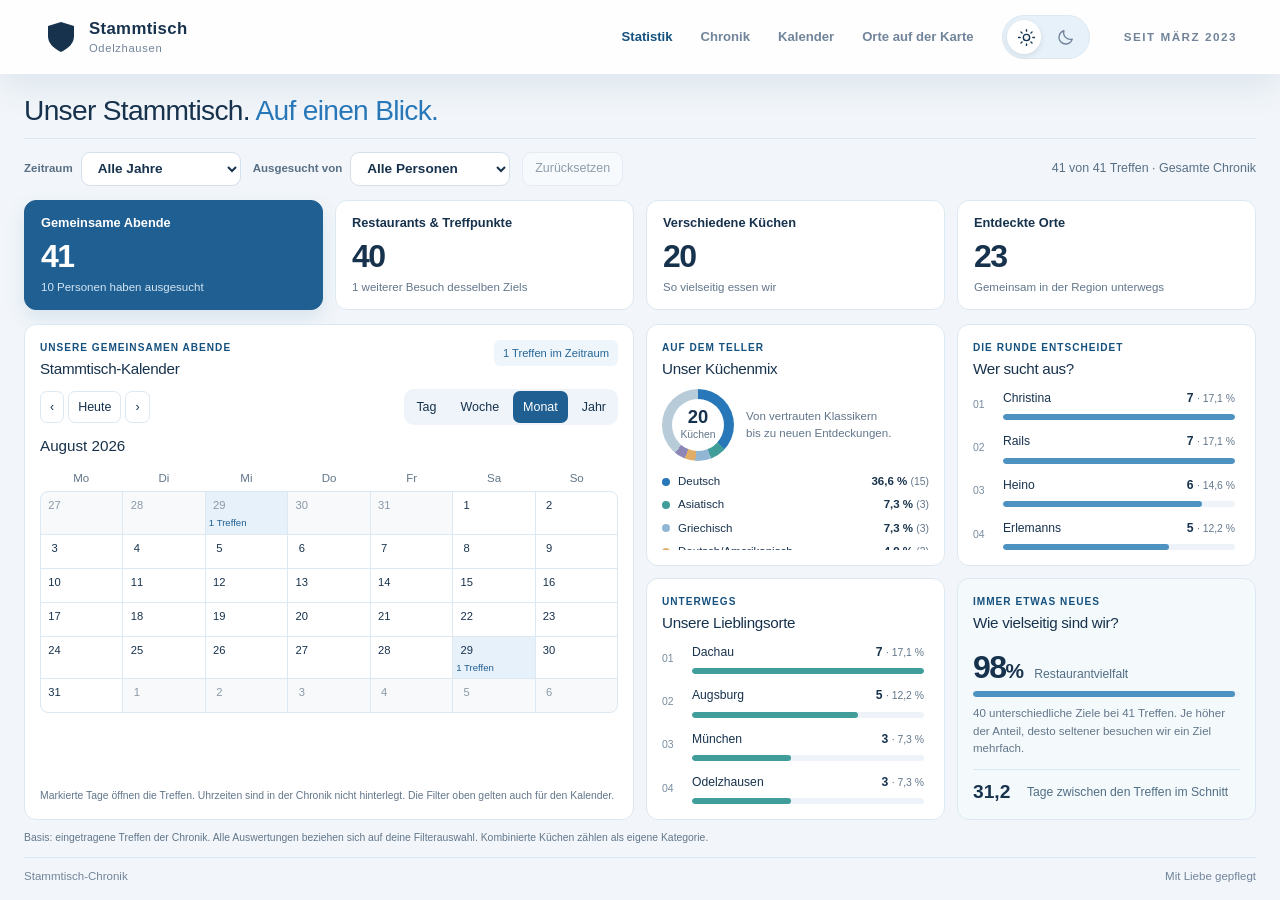
==== index.html @ 2012ca1b "erste version stammtisch" ====
<!doctype html>
<html lang="de">
<head>
  <meta charset="utf-8">
  <script src="js/theme.js?v=2"></script>
  <meta name="viewport" content="width=device-width, initial-scale=1">
  <title>Stammtisch Odelzhausen | Dashboard</title>
  <link rel="stylesheet" href="css/style.css?v=23">
  <link rel="stylesheet" href="css/dashboard.css?v=4">
  <link rel="stylesheet" href="css/calendar.css?v=3">
  <link rel="stylesheet" href="css/dashboard-compact.css?v=2">
  <script src="js/calendar.js?v=1" defer></script>
  <script src="js/dashboard.js?v=2" defer></script>
  <script src="js/navigation.js?v=1" defer></script>
  <link rel="stylesheet" href="css/theme.css?v=3">
</head>
<body class="dashboard-page statistics-page">
  <header class="site-header">
    <a class="brand" href="index.html" aria-label="Stammtisch Odelzhausen Startseite"><svg class="brand-crest" aria-hidden="true" width="36" height="36" viewBox="0 0 36 36"><path fill="currentColor" d="M18 3 31 7v10c0 7-5 12-13 16C10 29 5 24 5 17V7Z"/></svg><span class="brand-name">Stammtisch <span class="brand-location">Odelzhausen</span></span></a>
    <button class="nav-toggle" type="button" aria-label="Men&uuml; &ouml;ffnen" aria-expanded="false" aria-controls="primary-navigation"><span aria-hidden="true"></span><span aria-hidden="true"></span><span aria-hidden="true"></span></button>
    <nav id="primary-navigation" class="top-nav" aria-label="Hauptnavigation">
      <a class="top-nav-active" href="index.html">Statistik</a>
      <a href="chronik.html">Chronik</a>
      <a href="kalender.html">Kalender</a>
      <a href="orte.html#orte">Orte auf der Karte</a>
      <button id="theme-toggle" class="theme-toggle" type="button" role="switch" aria-label="Dunkles Design" aria-checked="false"><svg class="theme-sun" viewBox="0 0 24 24" aria-hidden="true"><circle cx="12" cy="12" r="4"/><path d="M12 2v2m0 16v2M2 12h2m16 0h2M5 5l1.5 1.5m11 11L19 19M5 19l1.5-1.5m11-11L19 5"/></svg><svg class="theme-moon" viewBox="0 0 24 24" aria-hidden="true"><path d="M20.5 14A8.5 8.5 0 0 1 10 3.5 8.5 8.5 0 1 0 20.5 14Z"/></svg></button>
    </nav>
    <span class="header-note">Seit M&auml;rz 2023</span>
  </header>
  <main>
    <section class="dashboard-heading">
      <div><p class="eyebrow">Die Chronik in Zahlen</p><h1>Unser Stammtisch. <em>Auf einen Blick.</em></h1><p>Gemeinsame Abende, neue Lieblingsorte und unsere Gewohnheiten.</p></div>
    </section>
    <section class="dashboard-toolbar" aria-label="Statistik filtern">
      <div class="dashboard-filters"><label>Zeitraum<select id="dashboard-year" disabled><option value="">Alle Jahre</option></select></label><label>Ausgesucht von<select id="dashboard-person" disabled><option value="">Alle Personen</option></select></label><button id="dashboard-reset" type="button" disabled>Zur&uuml;cksetzen</button></div>
      <p id="dashboard-status" role="status" aria-live="polite">Chronik wird geladen &hellip;</p>
    </section>
    <div id="dashboard-content" hidden>
      <section class="dashboard-kpis" aria-label="Kennzahlen" id="dashboard-kpis"></section>
      <section class="dashboard-grid" aria-label="Auswertungen">
        <article class="dashboard-panel timeline-panel">
          <div class="panel-heading"><div><p class="eyebrow">Unsere gemeinsamen Abende</p><h2>Stammtisch-Kalender</h2></div><span class="panel-badge" id="calendar-total"></span></div>
          <div class="calendar-toolbar">
            <div class="calendar-navigation"><button type="button" id="calendar-prev" aria-label="Vorheriger Zeitraum">&#8249;</button><button type="button" id="calendar-today">Heute</button><button type="button" id="calendar-next" aria-label="Nächster Zeitraum">&#8250;</button></div>
            <div class="calendar-views" role="group" aria-label="Kalenderansicht"><button type="button" data-calendar-view="day" aria-pressed="false">Tag</button><button type="button" data-calendar-view="week" aria-pressed="false">Woche</button><button type="button" data-calendar-view="month" aria-pressed="true">Monat</button><button type="button" data-calendar-view="year" aria-pressed="false">Jahr</button></div>
          </div>
          <h3 id="calendar-title" tabindex="-1" aria-live="polite"></h3>
          <div id="calendar-body" tabindex="0" role="region" aria-label="Kalender – weitere Inhalte durch Scrollen"></div>
          <p class="calendar-note">Markierte Tage öffnen die Treffen. Uhrzeiten sind in der Chronik nicht hinterlegt. Die Filter oben gelten auch für den Kalender.</p>
        </article>
        <article class="dashboard-panel"><div class="panel-heading"><div><p class="eyebrow">Auf dem Teller</p><h2>Unser K&uuml;chenmix</h2></div></div><div id="dashboard-cuisines"></div></article>
        <article class="dashboard-panel"><div class="panel-heading"><div><p class="eyebrow">Die Runde entscheidet</p><h2>Wer sucht aus?</h2></div></div><div id="dashboard-selectors" class="dashboard-ranking"></div></article>
        <article class="dashboard-panel"><div class="panel-heading"><div><p class="eyebrow">Unterwegs</p><h2>Unsere Lieblingsorte</h2></div></div><div id="dashboard-cities" class="dashboard-ranking"></div></article>
        <article class="dashboard-panel discovery-panel"><div class="panel-heading"><div><p class="eyebrow">Immer etwas Neues</p><h2>Wie vielseitig sind wir?</h2></div></div><div id="dashboard-discovery"></div></article>
      </section>
      <p class="dashboard-footnote">Basis: eingetragene Treffen der Chronik. Alle Auswertungen beziehen sich auf deine Filterauswahl. Kombinierte K&uuml;chen z&auml;hlen als eigene Kategorie.</p>
    </div>
    <noscript><p class="empty-state">Bitte aktiviere JavaScript, um die Statistiken anzuzeigen.</p></noscript>
  </main>
  <footer class="site-footer"><span>Stammtisch-Chronik</span><span>Mit Liebe gepflegt</span></footer>
</body>
</html>
---- css/style.css ----
:root {
  --ink: #17324d;
  --muted: #71849a;
  --paper: #eef5fb;
  --surface: #ffffff;
  --line: #dce8f2;
  --coral: #2878b9;
  --coral-dark: #15517f;
  --sage: #e7f1f9;
  --yellow: #d7eafa;
  --shadow: 0 12px 35px rgba(30, 71, 105, 0.1);
}

* { box-sizing: border-box; }
html { scroll-behavior: smooth; }
body { margin: 0; overflow-x: hidden; color: var(--ink); background: var(--paper); font-family: Arial, sans-serif; line-height: 1.5; }
body::before { display: none; }
.map-page { overflow: hidden; }
.map-page main { height: calc(100vh - 82px); }
.map-page .map-home { height: 100%; padding-bottom: 0; }
.map-page .map-layout { height: 100%; min-height: 0; }
.map-page .site-footer { display: none; }
a { color: inherit; }
.site-header, main, .site-footer { width: min(1240px, calc(100% - 48px)); margin-inline: auto; }
.site-header { display: flex; align-items: center; gap: 34px; margin-top: 18px; padding: 14px 22px; border: 1px solid rgba(255, 255, 255, 0.82); border-radius: 18px; background: rgba(255, 255, 255, 0.9); box-shadow: var(--shadow); }
.site-header { width: 100%; justify-content: flex-start; margin-top: 0; padding-inline: 43px; border-right: 0; border-left: 0; border-radius: 0; }
.brand { display: inline-flex; align-items: center; gap: 10px; font-size: 1.05rem; font-weight: 700; text-decoration: none; letter-spacing: 0.02em; }
.brand-mark { display: grid; width: 32px; height: 32px; place-items: center; border-radius: 50%; color: var(--surface); background: var(--coral-dark); font-family: Arial, sans-serif; font-size: 1.15rem; }
.top-nav { display: flex; align-items: center; gap: 28px; margin-left: auto; }
.top-nav a { color: var(--muted); font-size: 0.82rem; font-weight: 600; text-decoration: none; }
.top-nav a:hover, .top-nav-active { color: var(--coral-dark) !important; }
.nav-toggle { display: none; }
.brand-name { display: flex; flex-direction: column; gap: 3px; line-height: 1.1; }
.brand-location { color: var(--muted); font-size: .7rem; font-weight: 400; letter-spacing: .06em; }
.brand-crest { display: block; width: 36px; height: 36px; flex-shrink: 0; object-fit: contain; }
.nav-toggle:focus-visible, .top-nav a:focus-visible { outline: 2px solid var(--coral); outline-offset: 4px; }
.header-note, .eyebrow, .entry-count { color: var(--muted); font-size: 0.73rem; font-weight: 700; letter-spacing: 0.13em; text-transform: uppercase; }
.hero { display: grid; grid-template-columns: 1.15fr 0.85fr; gap: 48px; align-items: center; min-height: 430px; padding: 58px 26px 70px; }
.eyebrow { margin: 0 0 18px; color: var(--coral-dark); }
h1, h2 { margin: 0; font-family: Arial, sans-serif; font-weight: 400; line-height: 1.2; }
h1 { max-width: 680px; font-size: clamp(1.75rem, 3vw, 2.25rem); letter-spacing: -0.025em; }
h1 em { color: var(--coral); font-style: normal; }
.intro { max-width: 500px; margin: 28px 0 24px; color: var(--muted); font-size: 1.08rem; }
.text-link { display: inline-flex; gap: 10px; color: var(--ink); font-weight: 700; text-decoration: none; border-bottom: 2px solid var(--coral); padding-bottom: 4px; }
.text-link span { color: var(--coral); transition: transform 180ms ease; }
.text-link:hover span { transform: translateY(3px); }
.hero-stamp { display: grid; width: min(340px, 80%); aspect-ratio: 1; place-content: center; justify-items: center; margin-inline: auto; border: 1px solid #c9e0f2; border-radius: 50%; color: var(--ink); transform: rotate(7deg); background: #e4f1fb; box-shadow: 14px 18px 0 var(--coral); }
.hero-stamp strong { margin: 8px 0; font-family: Arial, sans-serif; font-size: clamp(2.4rem, 5vw, 4.6rem); line-height: 0.85; }
.hero-stamp span { font-size: 0.8rem; font-weight: 700; letter-spacing: 0.12em; text-transform: uppercase; }
.page-intro { padding: 42px 26px 32px; }
.page-intro h1 { font-size: clamp(1.75rem, 3vw, 2.25rem); }
.stats { display: grid; grid-template-columns: repeat(4, 1fr); gap: 12px; margin-bottom: 130px; }
.stat-card { display: flex; min-height: 136px; flex-direction: column; justify-content: space-between; padding: 20px; border: 1px solid var(--line); border-radius: 15px; background: var(--surface); box-shadow: var(--shadow); }
.stat-card--accent { border-color: var(--coral); background: var(--coral); color: var(--surface); }
.stat-value { font-family: Arial, sans-serif; font-size: 3.2rem; line-height: 1; }
.stat-label { font-size: 0.82rem; font-weight: 700; letter-spacing: 0.08em; text-transform: uppercase; }
.stats-highlights { display: grid; grid-template-columns: repeat(3, 1fr); gap: 12px; margin: -88px 0 130px; }
.highlight-card { display: flex; min-height: 125px; flex-direction: column; justify-content: space-between; padding: 19px 21px; border: 1px solid var(--line); border-radius: 15px; background: var(--surface); box-shadow: var(--shadow); }
.highlight-label { color: var(--muted); font-size: 0.72rem; font-weight: 700; letter-spacing: 0.09em; text-transform: uppercase; }
.highlight-card strong { overflow: hidden; color: var(--coral-dark); font-family: Arial, sans-serif; font-size: 1.65rem; text-overflow: ellipsis; white-space: nowrap; }
.highlight-card > span:last-child { color: var(--muted); font-size: 0.8rem; }
.insights, .map-section { padding-bottom: 130px; }
.insight-grid { display: grid; grid-template-columns: repeat(2, 1fr); gap: 12px; }
.insight-panel-wide { grid-column: 1 / -1; }
.insight-panel { padding: 25px; border: 1px solid var(--line); border-radius: 15px; background: var(--surface); box-shadow: var(--shadow); }
.insight-panel h3 { margin: 0 0 25px; font-family: Arial, sans-serif; font-size: 1.1rem; font-weight: 400; }
.bar-chart { display: grid; gap: 13px; }
.bar-row { display: grid; grid-template-columns: minmax(90px, 1fr) 2fr 24px; gap: 10px; align-items: center; font-size: 0.8rem; }
.bar-label { overflow: hidden; text-overflow: ellipsis; white-space: nowrap; }
.bar-track { height: 9px; overflow: hidden; background: var(--sage); }
.bar-fill { display: block; height: 100%; background: var(--coral); }
.bar-row strong { text-align: right; }
.chronicle { padding-bottom: 100px; }
.section-heading { display: flex; align-items: end; justify-content: space-between; gap: 20px; margin-bottom: 30px; }
h2 { font-size: clamp(1.2rem, 2vw, 1.5rem); letter-spacing: -0.015em; }
.filters { display: grid; grid-template-columns: 1.5fr 1fr 1fr; gap: 10px; margin-bottom: 18px; }
.filters input, .filters select { width: 100%; min-height: 46px; padding: 0 14px; border: 1px solid var(--line); border-radius: 12px; color: var(--ink); background: var(--surface); font: inherit; box-shadow: 0 5px 18px rgba(48, 38, 56, 0.04); }
.filters input:focus, .filters select:focus { outline: 2px solid var(--coral); outline-offset: 2px; }
.meeting-list { display: grid; gap: 12px; }
.meeting { display: grid; grid-template-columns: 150px 1fr auto; gap: 24px; align-items: center; padding: 23px 26px; border: 1px solid var(--line); border-radius: 15px; background: var(--surface); box-shadow: var(--shadow); animation: rise 500ms both; }
.meeting-date { color: var(--muted); font-size: 0.86rem; font-weight: 700; }
.meeting-info h3 { margin: 0 0 4px; font-family: Arial, sans-serif; font-size: 1.1rem; font-weight: 400; }
.meeting-meta { color: var(--muted); font-size: 0.9rem; }
.meeting-map-link { display: inline-block; margin-top: 8px; color: var(--coral-dark); font-size: 0.75rem; font-weight: 700; text-decoration: none; }
.meeting-map-link:hover { text-decoration: underline; }
.meeting-tag { padding: 7px 11px; color: var(--ink); background: var(--sage); font-size: 0.72rem; font-weight: 700; letter-spacing: 0.05em; text-transform: uppercase; }
.empty-state { padding: 30px; border: 1px dashed var(--line); color: var(--muted); text-align: center; }
.meeting-map { min-height: 540px; overflow: hidden; border: 8px solid var(--surface); border-radius: 22px; box-shadow: var(--shadow); }
.map-note { width: min(1240px, calc(100% - 48px)); margin: 12px auto 0; color: var(--muted); font-size: 0.8rem; }
.map-home { width: 100vw; margin-left: calc(50% - 50vw); padding: 10px 0 54px; }
.map-layout { position: relative; min-height: calc(100vh - 145px); overflow: hidden; border-radius: 0; background: #e4e3e6; box-shadow: var(--shadow); }
.map-layout .meeting-map { position: absolute; inset: 0; z-index: 1; min-height: 0; height: 100%; border: 0; border-radius: 0; box-shadow: none; }
.map-layout .leaflet-top.leaflet-left { top: 18px; right: 18px; left: auto; }
.map-layout .leaflet-control-zoom { margin: 0; border: 0; border-radius: 10px; overflow: hidden; box-shadow: 0 5px 18px rgba(48, 38, 56, 0.16); }
.map-layout .leaflet-control-zoom a { width: 34px; height: 34px; color: var(--ink); border: 0; background: rgba(255, 255, 255, 0.94); line-height: 34px; }
.map-layout .leaflet-control-zoom a + a { border-top: 1px solid var(--line); }
.map-sidebar { position: absolute; top: 20px; bottom: 20px; left: 20px; z-index: 500; display: flex; width: min(365px, calc(100% - 40px)); flex-direction: column; padding: 23px; overflow: hidden; border: 1px solid rgba(255, 255, 255, 0.9); border-radius: 20px; background: rgba(255, 255, 255, 0.94); box-shadow: 0 12px 35px rgba(48, 38, 56, 0.13); }
.map-sidebar-heading { padding-bottom: 18px; }
.map-sidebar-heading .eyebrow { margin-bottom: 12px; }
.map-sidebar-heading h1 { font-size: clamp(1.5rem, 3vw, 2rem); letter-spacing: -0.025em; }
.map-search input { width: 100%; min-height: 44px; padding: 0 14px 0 17px; border: 1px solid var(--line); border-radius: 11px; color: var(--ink); background: #faf9fb; font: inherit; }
.map-search input:focus { outline: 2px solid var(--coral); outline-offset: 2px; }
.map-result-list { display: grid; gap: 3px; margin-top: 16px; overflow: auto; }
.map-result { display: grid; grid-template-columns: 18px 1fr; gap: 12px; padding: 15px 0; border-bottom: 1px solid var(--line); cursor: pointer; }
.map-result:hover, .map-result:focus-visible { background: var(--sage); outline: 0; }
.map-result:last-child { border-bottom: 0; }
.map-result-pin { width: 12px; height: 12px; margin-top: 5px; border: 3px solid #d8eafa; border-radius: 50%; background: var(--coral); box-shadow: 0 0 0 1px var(--coral); }
.map-result h2 { margin: 0 0 2px; font-family: Arial, sans-serif; font-size: 0.98rem; font-weight: 400; letter-spacing: 0; }
.map-result p { margin: 0 0 5px; color: var(--muted); font-size: 0.78rem; }
.map-result span:not(.map-result-pin) { color: var(--coral-dark); font-size: 0.7rem; font-weight: 700; letter-spacing: 0.08em; text-transform: uppercase; }
.map-result-link { display: block; width: fit-content; margin-top: 5px; color: var(--coral-dark); font-size: 0.72rem; font-weight: 700; text-decoration: none; }
.map-result-link:hover { text-decoration: underline; }
.map-sidebar-link { display: flex; justify-content: space-between; margin-top: auto; padding-top: 16px; color: var(--coral-dark); font-size: 0.82rem; font-weight: 700; text-decoration: none; }
.map-sidebar-link span { font-size: 1.1rem; }
.leaflet-marker-icon.stammtisch-marker { border: 0; }
.stammtisch-marker span { display: block; width: 16px; height: 16px; border: 4px solid rgba(255, 255, 255, 0.9); border-radius: 50%; background: var(--coral); box-shadow: 0 2px 8px rgba(106, 62, 102, 0.28); }
.sr-only { position: absolute; width: 1px; height: 1px; padding: 0; margin: -1px; overflow: hidden; clip: rect(0, 0, 0, 0); white-space: nowrap; border: 0; }
.site-footer { display: flex; justify-content: space-between; padding: 22px 0 30px; border-top: 1px solid var(--line); color: var(--muted); font-size: 0.8rem; }
@keyframes rise { from { opacity: 0; transform: translateY(12px); } to { opacity: 1; transform: translateY(0); } }
@media (max-width: 700px) {
  .site-header, main, .site-footer { width: min(100% - 32px, 520px); }
  .site-header { width: 100%; padding-inline: 29px; border-radius: 0; }
  .site-header { gap: 12px; }
  .site-header { flex-wrap: wrap; }
  .top-nav { display: flex; flex-wrap: wrap; order: 3; width: 100%; margin: 0; gap: 12px 18px; }
  .top-nav a { font-size: .76rem; }
  .map-page main { height: calc(100dvh - 74px); }
  body .site-header.nav-ready { position: relative; z-index: 1100; flex-wrap: nowrap; min-height: 74px; padding-inline: 16px; }
  .nav-ready .header-note { margin-left: auto; font-size: .6rem; letter-spacing: .07em; }
  .nav-ready .nav-toggle { display: flex; flex-direction: column; justify-content: center; align-items: center; gap: 5px; flex-shrink: 0; order: 4; width: 44px; height: 44px; padding: 10px; border: 1px solid var(--line); border-radius: 10px; background: white; color: var(--ink); cursor: pointer; }
  .nav-toggle span { display: block; width: 20px; height: 2px; background: currentColor; border-radius: 2px; }
  .nav-open .nav-toggle span:nth-child(1) { transform: translateY(7px) rotate(45deg); }
  .nav-open .nav-toggle span:nth-child(2) { opacity: 0; }
  .nav-open .nav-toggle span:nth-child(3) { transform: translateY(-7px) rotate(-45deg); }
  .site-header.nav-ready .top-nav { display: none; position: absolute; top: calc(100% + 6px); left: 12px; right: 12px; width: auto; margin: 0; padding: 8px; gap: 4px; border: 1px solid var(--line); border-radius: 14px; background: white; box-shadow: var(--shadow); }
  .site-header.nav-open .top-nav { display: flex; flex-direction: column; align-items: stretch; }
  .site-header.nav-ready .top-nav a { padding: 14px 16px; border-radius: 8px; font-size: .9rem; }
  .site-header.nav-ready .top-nav a:hover, .site-header.nav-ready .top-nav-active { background: var(--sage); }
  .header-note { margin-left: auto; }
  .hero { grid-template-columns: 1fr; gap: 52px; padding: 52px 0 74px; }
  .page-intro { padding: 30px 0 24px; }
  h1 { font-size: clamp(1.75rem, 6vw, 2rem); }
  .hero-stamp { width: min(270px, 72vw); margin-right: 20px; }
  .stats { grid-template-columns: repeat(2, 1fr); margin-bottom: 90px; }
  .stats-highlights { grid-template-columns: 1fr; margin: -55px 0 90px; }
  .insights, .map-section { padding-bottom: 90px; }
  .insight-grid, .filters { grid-template-columns: 1fr; }
  .insight-panel-wide { grid-column: auto; }
  .stat-card { min-height: 112px; }
  .stat-value { font-size: 2.5rem; }
  .section-heading { align-items: start; flex-direction: column; }
  .meeting { grid-template-columns: minmax(0, 1fr); gap: 8px; padding: 19px; overflow-wrap: anywhere; }
  .meeting-date { grid-column: 1 / -1; }
  .meeting-tag { grid-column: 1; grid-row: auto; justify-self: start; }
  .meeting-map { min-height: 360px; }
  .map-home { padding-top: 4px; }
  .map-layout { min-height: calc(100vh - 105px); }
  .map-note { width: calc(100% - 32px); }
  .map-sidebar { top: 12px; right: 12px; bottom: auto; left: 12px; width: auto; max-height: 310px; padding: 17px; }
  .map-sidebar-heading { padding-bottom: 10px; }
  .map-sidebar-heading h1 { font-size: 1.65rem; }
  .map-layout .leaflet-top.leaflet-left { top: 334px; right: 16px; }
  .site-footer { gap: 12px; flex-direction: column; }
}
@media (max-width: 400px) { .nav-ready .header-note { display: none; } .nav-ready .nav-toggle { margin-left: auto; } }
---- css/dashboard.css ----
.dashboard-page { background: #f2f6fa; }
.dashboard-page main { padding: 42px 0 32px; }
.dashboard-heading { display: flex; align-items: center; justify-content: space-between; gap: 24px; margin-bottom: 28px; }
.dashboard-heading .eyebrow { margin-bottom: 12px; }
.dashboard-heading h1 { font-size: clamp(1.75rem, 3vw, 2.25rem); line-height: 1.2; }
.dashboard-heading p:last-child { color: #62768a; margin-bottom: 0; font-size: .92rem; }
.dashboard-toolbar { display: flex; align-items: center; justify-content: space-between; gap: 16px; padding: 16px 0 24px; border-top: 1px solid var(--line); }
.dashboard-filters { display: flex; align-items: end; gap: 12px; }
.dashboard-filters label { display: grid; gap: 6px; color: #586f85; font-size: .72rem; font-weight: 600; }
.dashboard-filters select, .dashboard-filters button { min-height: 42px; border: 1px solid #d4e0eb; border-radius: 9px; padding: 8px 12px; font: inherit; color: var(--ink); background: white; }
.dashboard-filters select { min-width: 160px; font-size: .85rem; }
.dashboard-filters button { font-size: .78rem; cursor: pointer; }
.dashboard-filters button:disabled { opacity: .45; cursor: default; }
.dashboard-page :focus-visible { outline: 3px solid #2878b9; outline-offset: 4px; }
#dashboard-status { font-size: .78rem; color: #586f85; text-align: right; }
.dashboard-kpis { display: grid; grid-template-columns: repeat(4, 1fr); gap: 16px; margin-bottom: 22px; }
.dashboard-kpi { display: flex; flex-direction: column; gap: 10px; padding: 22px; background: white; border: 1px solid var(--line); border-radius: 16px; }
.dashboard-kpi > span { font-size: .8rem; font-weight: 600; }
.dashboard-kpi > strong { font-size: 2.65rem; line-height: 1.15; letter-spacing: -.05em; font-variant-numeric: tabular-nums; }
.dashboard-kpi small { font-size: .72rem; color: #62768a; }
.dashboard-kpi.kpi-primary { background: #205f92; color: white; border-color: #205f92; box-shadow: 0 8px 20px #205f9220; }
.kpi-primary small { color: #d3e5f3; }
.dashboard-grid { display: grid; grid-template-columns: repeat(3, minmax(0, 1fr)); gap: 20px; align-items: stretch; }
.dashboard-panel { min-width: 0; background: white; border: 1px solid var(--line); border-radius: 16px; padding: 24px; }
.timeline-panel { grid-column: span 2; }
.panel-heading { display: flex; align-items: start; justify-content: space-between; gap: 12px; margin-bottom: 20px; }
.panel-heading .eyebrow { font-size: .63rem; margin-bottom: 8px; letter-spacing: .1em; }
.panel-heading h2 { font: 400 1.05rem/1.4 Arial, sans-serif; letter-spacing: -.02em; }
.panel-badge { font-size: .7rem; color: #266799; background: #eef5fb; padding: 5px 9px; border-radius: 6px; white-space: nowrap; }
.panel-description, .chart-caption { font-size: .72rem; color: #62768a; }
.cuisine-summary { display: flex; align-items: center; gap: 16px; margin: 0 0 22px; }
.cuisine-summary p { color: #62768a; font-size: .72rem; }
.cuisine-donut { width: 116px; height: 116px; flex-shrink: 0; padding: 15px; border-radius: 50%; }
.cuisine-donut > div { width: 100%; height: 100%; background: white; border-radius: 50%; display: flex; flex-direction: column; align-items: center; justify-content: center; }
.cuisine-donut strong { font-size: 1.6rem; line-height: 1.1; }
.cuisine-donut span { color: #62768a; font-size: .65rem; }
.cuisine-legend { display: grid; gap: 9px; }
.cuisine-legend > div { display: grid; grid-template-columns: 8px 1fr auto; align-items: center; gap: 8px; font-size: .72rem; }
.legend-dot { width: 8px; height: 8px; border-radius: 50%; }
.cuisine-legend small, .ranking-label small { color: #62768a; font-size: .65rem; font-weight: 400; }
.dashboard-panel details { margin-top: 16px; font-size: .73rem; }
.dashboard-panel summary { cursor: pointer; color: var(--coral-dark); }
.cuisine-detail { display: flex; justify-content: space-between; gap: 10px; }
.dashboard-ranking { display: grid; gap: 18px; max-height: 340px; overflow-y: auto; padding-right: 5px; scrollbar-width: thin; }
.ranking-row { display: grid; grid-template-columns: 20px 1fr; align-items: center; gap: 10px; }
.ranking-position { color: #788c9e; font-size: .65rem; }
.ranking-label { display: flex; justify-content: space-between; align-items: start; gap: 8px; font-size: .76rem; margin-bottom: 7px; }
.ranking-label > span { overflow-wrap: anywhere; }
.ranking-label strong { white-space: nowrap; }
.ranking-track, .variety-track { height: 6px; border-radius: 8px; overflow: hidden; background: #edf3f8; }
.ranking-track span, .variety-track span { display: block; height: 100%; border-radius: inherit; background: #4e92c2; }
#dashboard-cities .ranking-track span { background: #409d99; }
.discovery-panel { background: #f4f9fc; }
.discovery-value { display: flex; align-items: baseline; gap: 12px; margin: 24px 0 12px; }
.discovery-value strong { font-size: 2.8rem; line-height: 1; letter-spacing: -.05em; }
.discovery-value strong span { font-size: 1.3rem; }
.discovery-value > span { color: #526e85; font-size: .76rem; }
#dashboard-discovery > p { color: #62768a; font-size: .77rem; margin-bottom: 24px; }
.discovery-fact { display: flex; align-items: center; gap: 16px; border-top: 1px solid #dce8f2; padding: 16px 0; }
.discovery-fact strong { min-width: 60px; font-size: 1.55rem; }
.discovery-fact span { color: #526e85; font-size: .76rem; }
.dashboard-footnote { color: #62768a; font-size: .72rem; margin: 22px 0 0; }
.dashboard-empty { padding: 35px 0; color: #62768a; font-size: .85rem; }
@media (max-width: 1050px) {
  .dashboard-grid { grid-template-columns: repeat(2, minmax(0, 1fr)); }
  .dashboard-toolbar { align-items: start; flex-direction: column; }
  #dashboard-status { margin: 0; text-align: left; }
  .dashboard-kpi { padding: 17px; }
}
@media (max-width: 700px) {
  .dashboard-page .site-header { flex-wrap: wrap; padding: 14px 16px; }
  .dashboard-page .top-nav { display: flex; order: 3; width: 100%; margin: 0; gap: 22px; }
  .dashboard-page main { padding-top: 28px; }
  .dashboard-heading { align-items: start; flex-direction: column; }
  .dashboard-kpis { grid-template-columns: repeat(2, minmax(0, 1fr)); gap: 10px; }
  .dashboard-kpi > span { font-size: .72rem; }
  .dashboard-kpi small { font-size: .66rem; }
  .dashboard-grid { grid-template-columns: minmax(0, 1fr); gap: 14px; }
  .timeline-panel { grid-column: auto; }
  .dashboard-panel { padding: 20px; }
  .dashboard-filters { width: 100%; flex-wrap: wrap; }
  .dashboard-filters label { flex: 1; min-width: 120px; }
  .dashboard-filters select { min-width: 0; width: 100%; }
  .panel-badge { white-space: normal; }
}
---- css/calendar.css ----
.calendar-toolbar { display: flex; align-items: center; justify-content: space-between; flex-wrap: wrap; gap: 12px; }
.calendar-navigation, .calendar-views { display: flex; gap: 4px; }
.calendar-toolbar button { min-height: 38px; padding: 7px 12px; border: 1px solid var(--line); border-radius: 7px; color: var(--ink); background: white; font: 500 .78rem Arial, sans-serif; cursor: pointer; }
.calendar-toolbar button:hover { background: var(--sage); }
.calendar-views { padding: 4px; background: #eef4f9; border-radius: 10px; }
.calendar-views button { border-color: transparent; background: transparent; }
.calendar-views button[aria-pressed="true"] { background: #205f92; color: white; }
#calendar-title { margin: 22px 0 18px; font-size: 1.05rem; font-weight: 400; }
.calendar-weekdays, .calendar-days { display: grid; grid-template-columns: repeat(7, minmax(0, 1fr)); }
.calendar-weekdays { padding: 9px 0; color: #62768a; font-size: .72rem; text-align: center; }
.calendar-days { gap: 1px; border: 1px solid var(--line); border-radius: 8px; overflow: hidden; background: var(--line); }
.calendar-day { min-width: 0; min-height: 80px; padding: 7px; border: 0; display: flex; flex-direction: column; align-items: start; gap: 6px; background: white; color: var(--ink); font: inherit; cursor: pointer; text-align: left; }
.calendar-day:hover { background: #e7f1f9; }
.calendar-day-number { display: grid; place-items: center; min-width: 24px; height: 24px; font-size: .75rem; border-radius: 50%; }
.calendar-day.outside-month { color: #8a98a6; background: #f7f9fb; }
.calendar-day.has-meeting { background: #e7f1fa; }
.calendar-day.is-today .calendar-day-number { background: #205f92; color: white; }
.calendar-event-preview { font-size: .64rem; font-weight: 600; line-height: 1.4; overflow-wrap: anywhere; border-left: 2px solid #2878b9; padding-left: 5px; }
.calendar-mobile-count { display: none; }
.calendar-note { margin: 16px 0 0; color: #62768a; font-size: .7rem; }
.calendar-year { display: grid; grid-template-columns: repeat(3, minmax(0, 1fr)); gap: 20px; }
.calendar-month-title { padding: 0; border: 0; background: transparent; color: var(--ink); font: 400 .82rem Arial, sans-serif; cursor: pointer; }
.calendar-mini .calendar-days { background: transparent; border: 0; gap: 2px; overflow: visible; }
.calendar-mini .calendar-day { position: relative; align-items: center; padding: 0; min-height: 25px; border-radius: 5px; gap: 0; }
.calendar-mini .calendar-day-number { font-size: .62rem; min-width: 21px; height: 21px; }
.calendar-mini .calendar-weekdays { font-size: .58rem; }
.calendar-dot { width: 3px; height: 3px; border-radius: 50%; background: #205f92; }
.calendar-week-day { display: grid; grid-template-columns: 85px minmax(0, 1fr); gap: 14px; padding: 10px 0; border-top: 1px solid var(--line); }
.calendar-week-date { align-self: start; border: 0; background: #edf4fa; color: var(--ink); padding: 10px 6px; border-radius: 7px; font: 600 .72rem Arial, sans-serif; cursor: pointer; }
.calendar-event { border-left: 3px solid #2878b9; border-radius: 5px; background: #edf5fb; padding: 12px 15px; margin-bottom: 8px; overflow-wrap: anywhere; }
.calendar-event-time { color: #62768a; font-size: .67rem; }
.calendar-event h4 { margin: 6px 0; font-size: .9rem; }
.calendar-event p { margin: 4px 0; font-size: .75rem; }
.calendar-no-event { font-size: .75rem; color: #62768a; padding: 4px 0; }
.calendar-agenda { min-height: 250px; }
@media (max-width: 700px) {
  .calendar-page .calendar-day { min-height: 57px; }
  .calendar-year { grid-template-columns: repeat(2, minmax(0, 1fr)); gap: 18px 12px; }
  .calendar-day { padding: 4px 2px; min-height: 57px; }
  .calendar-event-preview { display: none; }
  .calendar-mobile-count { display: block; color: #205f92; font-size: .52rem; }
  .calendar-toolbar { align-items: start; flex-direction: column; }
  .calendar-views { width: 100%; }
  .calendar-views button { flex: 1; padding-inline: 8px; }
  .calendar-week-day { grid-template-columns: 65px minmax(0, 1fr); gap: 10px; }
}
.calendar-page .dashboard-grid { grid-template-columns: minmax(0, 1fr); }
.calendar-page .timeline-panel { grid-column: auto; }
.calendar-page .calendar-day { min-height: 105px; }
.calendar-page .calendar-mini .calendar-day { min-height: 30px; }
---- css/dashboard-compact.css ----
﻿.statistics-page main { padding-block: 20px 12px; }
.statistics-page .dashboard-heading { margin-bottom: 14px; }
.statistics-page .dashboard-heading .eyebrow { margin-bottom: 5px; }
.statistics-page .dashboard-heading h1 { font-size: clamp(1.5rem, 2.2vw, 1.85rem); }
.statistics-page .dashboard-heading p:last-child { margin-top: 7px; font-size: .82rem; }
.statistics-page .dashboard-toolbar { padding-block: 10px 14px; }
.statistics-page .dashboard-filters label { gap: 3px; }
.statistics-page .dashboard-filters select,
.statistics-page .dashboard-filters button { min-height: 34px; padding-block: 6px; }
.statistics-page .dashboard-kpis { gap: 12px; margin-bottom: 14px; }
.statistics-page .dashboard-kpi { padding: 12px 16px; gap: 5px; border-radius: 12px; }
.statistics-page .dashboard-kpi > strong { font-size: 2rem; }
.statistics-page .dashboard-panel { padding: 15px; border-radius: 12px; }
.statistics-page .panel-heading { margin-bottom: 10px; gap: 8px; }
.statistics-page .panel-heading .eyebrow { margin-bottom: 3px; }
.statistics-page .panel-heading h2 { font-size: .95rem; }
.statistics-page .calendar-toolbar { gap: 6px; }
.statistics-page .calendar-toolbar button { min-height: 32px; padding: 5px 9px; }
.statistics-page .calendar-views { padding: 2px; }
.statistics-page #calendar-title { margin: 10px 0 8px; font-size: .95rem; }
.statistics-page #calendar-body { max-height: 280px; overflow: auto; scrollbar-width: thin; overscroll-behavior: contain; }
.statistics-page .calendar-weekdays { padding-block: 4px; }
.statistics-page .calendar-day { min-height: 33px; padding: 3px; gap: 0; }
.statistics-page .calendar-day-number { height: 21px; min-width: 21px; font-size: .7rem; }
.statistics-page .calendar-event-preview { display: none; }
.statistics-page .calendar-mobile-count { display: block; color: #205f92; font-size: .6rem; }
.statistics-page .calendar-note { font-size: .65rem; margin-top: 8px; }
.statistics-page .calendar-agenda { min-height: 0; }
.statistics-page .calendar-year { grid-template-columns: repeat(2, minmax(0, 1fr)); gap: 14px; }
.statistics-page .calendar-mini .calendar-day { min-height: 24px; padding: 0; }
.statistics-page .calendar-mini .calendar-day-number { font-size: .62rem; }
.statistics-page .calendar-week-day { padding-block: 6px; }
.statistics-page .calendar-event { padding: 8px 10px; }
.statistics-page .dashboard-ranking { gap: 12px; max-height: 240px; }
.statistics-page .cuisine-summary { gap: 12px; margin-bottom: 12px; }
.statistics-page .cuisine-donut { width: 72px; height: 72px; padding: 10px; }
.statistics-page .cuisine-donut strong { font-size: 1.15rem; }
.statistics-page .cuisine-legend { gap: 6px; }
.statistics-page .discovery-value { margin: 8px 0; }
.statistics-page .discovery-value strong { font-size: 2rem; }
.statistics-page #dashboard-discovery > p { font-size: .72rem; margin-block: 8px 12px; }
.statistics-page .discovery-fact { padding-block: 8px; gap: 10px; }
.statistics-page .discovery-fact strong { font-size: 1.2rem; min-width: 44px; }
.statistics-page .dashboard-footnote { margin-top: 10px; font-size: .65rem; }
.statistics-page .site-footer { padding-block: 10px; font-size: .72rem; }
@media (min-width: 1100px) {
  .statistics-page .dashboard-heading .eyebrow, .statistics-page .dashboard-heading p:last-child { display: none; }
  .statistics-page .dashboard-heading { margin-bottom: 10px; }
  .statistics-page .dashboard-filters label { display: flex; align-items: center; gap: 8px; }
  .statistics-page .dashboard-toolbar { padding-block: 8px 10px; }
  .statistics-page .dashboard-grid { grid-template-columns: 1fr 1fr 1fr 1fr; grid-template-rows: repeat(2, minmax(0, 1fr)); height: clamp(350px, calc(100dvh - 404px), 1000px); gap: 12px; }
  .statistics-page .dashboard-panel { display: flex; flex-direction: column; min-height: 0; }
  .statistics-page .timeline-panel { grid-column: span 2; grid-row: span 2; }
  .statistics-page .panel-heading { flex-shrink: 0; }
  .statistics-page .dashboard-panel > :last-child:not(.calendar-note) { min-height: 0; overflow-y: auto; scrollbar-width: thin; }
  .statistics-page #calendar-body { flex: 1; max-height: none; }
  .statistics-page .dashboard-ranking { max-height: none; }
  .statistics-page .calendar-note { flex-shrink: 0; }
}
@media (min-width: 1600px) {
  .statistics-page main, .statistics-page .site-footer { width: min(2240px, calc(100% - 120px)); }
}
@media (min-width: 1600px) and (min-height: 900px) {
  .statistics-page main { padding-top: 28px; }
  .statistics-page .dashboard-heading { margin-bottom: 16px; }
  .statistics-page .dashboard-heading h1 { max-width: none; font-size: 2rem; }
  .statistics-page .dashboard-toolbar { padding-block: 12px 18px; }
  .statistics-page .dashboard-filters select, .statistics-page .dashboard-filters button { min-height: 40px; }
  .statistics-page .dashboard-kpis { gap: 20px; margin-bottom: 20px; }
  .statistics-page .dashboard-kpi { padding: 18px 24px; gap: 8px; }
  .statistics-page .dashboard-kpi > strong { font-size: 2.6rem; }
  .statistics-page .dashboard-kpi > span { font-size: .9rem; }
  .statistics-page .dashboard-kpi small { font-size: .8rem; }
  .statistics-page .dashboard-grid { height: clamp(380px, calc(100dvh - 470px), 1100px); gap: 20px; }
  .statistics-page .dashboard-panel { padding: 24px; }
  .statistics-page .panel-heading { margin-bottom: 18px; }
  .statistics-page .panel-heading h2 { font-size: 1.1rem; }
  .statistics-page .panel-heading .eyebrow { font-size: .7rem; margin-bottom: 5px; }
  .statistics-page .calendar-toolbar button { min-height: 40px; padding-inline: 14px; font-size: .85rem; }
  .statistics-page #calendar-title { margin-block: 18px 12px; font-size: 1.1rem; }
  .statistics-page .calendar-day { min-height: clamp(48px, calc((100dvh - 700px) / 6), 110px); padding: 8px; gap: 5px; }
  .statistics-page .calendar-day-number { font-size: .85rem; height: 26px; min-width: 26px; }
  .statistics-page .calendar-event-preview { display: block; font-size: .8rem; }
  .statistics-page .calendar-mobile-count { display: none; }
  .statistics-page .calendar-year { grid-template-columns: repeat(3, minmax(0, 1fr)); gap: 20px; }
  .statistics-page .calendar-mini .calendar-day { min-height: 26px; gap: 0; }
  .statistics-page .calendar-mini .calendar-day-number { height: 22px; min-width: 22px; font-size: .7rem; }
  .statistics-page .calendar-note, .statistics-page .dashboard-footnote { font-size: .75rem; }
  .statistics-page .cuisine-donut { width: 100px; height: 100px; padding: 14px; }
  .statistics-page .cuisine-donut strong { font-size: 1.5rem; }
  .statistics-page .cuisine-summary { margin-bottom: 18px; }
  .statistics-page .cuisine-legend { gap: 10px; }
  .statistics-page .cuisine-legend > div, .statistics-page .ranking-label { font-size: .85rem; }
  .statistics-page .dashboard-ranking { gap: 18px; }
  .statistics-page .discovery-value strong { font-size: 2.6rem; }
  .statistics-page #dashboard-discovery > p { font-size: .85rem; margin-block: 12px 18px; }
  .statistics-page .discovery-fact { padding-block: 14px; }
  .statistics-page .discovery-fact strong { font-size: 1.5rem; }
  .statistics-page .discovery-fact span { font-size: .85rem; }
}
@media (max-width: 1099px) and (min-width: 701px) {
  .statistics-page .dashboard-grid { grid-template-columns: repeat(2, minmax(0, 1fr)); gap: 12px; }
  .statistics-page .timeline-panel { grid-column: 1 / -1; }
}
@media (max-width: 700px) {
  .statistics-page .dashboard-toolbar { gap: 10px; }
  .statistics-page .calendar-toolbar { flex-direction: row; flex-wrap: wrap; }
  .statistics-page .calendar-views { width: auto; }
  .statistics-page .calendar-toolbar button { min-height: 38px; }
  .statistics-page .calendar-day { min-height: 40px; }
  .statistics-page .calendar-mini .calendar-day { min-height: 28px; }
  .statistics-page #calendar-body { max-height: 310px; }
  .statistics-page .dashboard-kpi { padding: 12px; }
}
---- css/theme.css ----
:root { color-scheme: light; }
:root[data-theme="dark"] { color-scheme: dark; }
:root[data-theme="dark"] {
    --ink: #e4edf7;
    --muted: #a2b3c5;
    --paper: #111923;
    --surface: #1b2735;
    --line: #34465a;
    --coral: #79b8e8;
    --coral-dark: #a4d3f5;
    --sage: #26394c;
    --yellow: #30485f;
    --shadow: 0 12px 35px #00000024;
  }
:root[data-theme="dark"] body.dashboard-page { background: var(--paper); }
:root[data-theme="dark"] .site-header,
:root[data-theme="dark"] .map-sidebar { background: #182431; border-color: var(--line); }
:root[data-theme="dark"] .dashboard-page .dashboard-panel,
:root[data-theme="dark"] .dashboard-page .dashboard-kpi,
:root[data-theme="dark"] .dashboard-filters select,
:root[data-theme="dark"] .dashboard-filters button,
:root[data-theme="dark"] .calendar-toolbar button,
:root[data-theme="dark"] .calendar-day,
:root[data-theme="dark"] .cuisine-donut > div,
:root[data-theme="dark"] .map-search input,
:root[data-theme="dark"] .site-header.nav-ready .nav-toggle,
:root[data-theme="dark"] .site-header.nav-ready .top-nav { background: var(--surface); }
:root[data-theme="dark"] .dashboard-filters select,
:root[data-theme="dark"] .dashboard-filters button { border-color: var(--line); }
:root[data-theme="dark"] .dashboard-page .dashboard-kpi.kpi-primary { background: #205f92; border-color: #387aaa; color: #fff; }
:root[data-theme="dark"] .dashboard-page .discovery-panel { background: #1a2b3b; }
:root[data-theme="dark"] .dashboard-page .dashboard-heading p:last-child,
:root[data-theme="dark"] #dashboard-status,
:root[data-theme="dark"] .dashboard-filters label,
:root[data-theme="dark"] .dashboard-kpi small,
:root[data-theme="dark"] .cuisine-summary p,
:root[data-theme="dark"] .cuisine-donut span,
:root[data-theme="dark"] .cuisine-legend small,
:root[data-theme="dark"] .ranking-label small,
:root[data-theme="dark"] .ranking-position,
:root[data-theme="dark"] .discovery-value > span,
:root[data-theme="dark"] .discovery-fact span,
:root[data-theme="dark"] .dashboard-page #dashboard-discovery > p,
:root[data-theme="dark"] .dashboard-page .dashboard-footnote,
:root[data-theme="dark"] .dashboard-page .calendar-note,
:root[data-theme="dark"] .calendar-weekdays,
:root[data-theme="dark"] .calendar-event-time,
:root[data-theme="dark"] .calendar-no-event,
:root[data-theme="dark"] .dashboard-empty { color: var(--muted); }
:root[data-theme="dark"] .dashboard-kpi.kpi-primary small { color: #d3e5f3; }
:root[data-theme="dark"] .panel-badge,
:root[data-theme="dark"] .calendar-views,
:root[data-theme="dark"] .calendar-week-date,
:root[data-theme="dark"] .calendar-event,
:root[data-theme="dark"] .ranking-track,
:root[data-theme="dark"] .variety-track { background: #26394c; }
:root[data-theme="dark"] .panel-badge,
:root[data-theme="dark"] .statistics-page .calendar-mobile-count { color: #a4d3f5; }
:root[data-theme="dark"] .calendar-views button { background: transparent; }
:root[data-theme="dark"] .calendar-views button[aria-pressed="true"] { background: #326e9e; color: #fff; }
:root[data-theme="dark"] .calendar-day.outside-month { background: #151f2b; color: #90a3b7; }
:root[data-theme="dark"] .calendar-day.has-meeting,
:root[data-theme="dark"] .calendar-day:hover { background: #29465f; }
:root[data-theme="dark"] .calendar-day.is-today .calendar-day-number { background: #9bd0f6; color: #12283b; }
:root[data-theme="dark"] .calendar-dot { background: #a4d3f5; }
:root[data-theme="dark"] .calendar-event-preview,
:root[data-theme="dark"] .calendar-event { border-color: #79b8e8; }
:root[data-theme="dark"] .discovery-fact { border-color: var(--line); }
:root[data-theme="dark"] .leaflet-container { background: #dce3e8; color: #17324d; color-scheme: light; }
:root[data-theme="dark"] .leaflet-popup-content-wrapper,
:root[data-theme="dark"] .leaflet-popup-tip { background: var(--surface); color: var(--ink); }
:root[data-theme="dark"] .map-layout .leaflet-control-zoom a { background: var(--surface); color: var(--ink); }


.theme-toggle { position: relative; display: inline-flex; align-items: center; justify-content: space-around; flex-shrink: 0; width: 88px; height: 44px; padding: 4px; border: 1px solid var(--line); border-radius: 24px; background: var(--sage); color: var(--muted); cursor: pointer; }
.theme-toggle::before { content: ''; position: absolute; left: 4px; top: 4px; width: 34px; height: 34px; border-radius: 50%; background: var(--surface); box-shadow: 0 2px 6px #00000018; transition: transform 160ms ease; }
.theme-toggle[aria-checked="true"]::before { transform: translateX(44px); }
.theme-toggle svg { position: relative; width: 19px; height: 19px; fill: none; stroke: currentColor; stroke-width: 1.7; stroke-linecap: round; stroke-linejoin: round; }
.theme-toggle[aria-checked="false"] .theme-sun, .theme-toggle[aria-checked="true"] .theme-moon { color: var(--ink); }
.theme-toggle:focus-visible { outline: 2px solid var(--coral); outline-offset: 4px; }
@media (max-width: 700px) { .theme-toggle { margin: 8px 16px; } }
@media (prefers-reduced-motion: reduce) { .theme-toggle::before { transition: none; } }
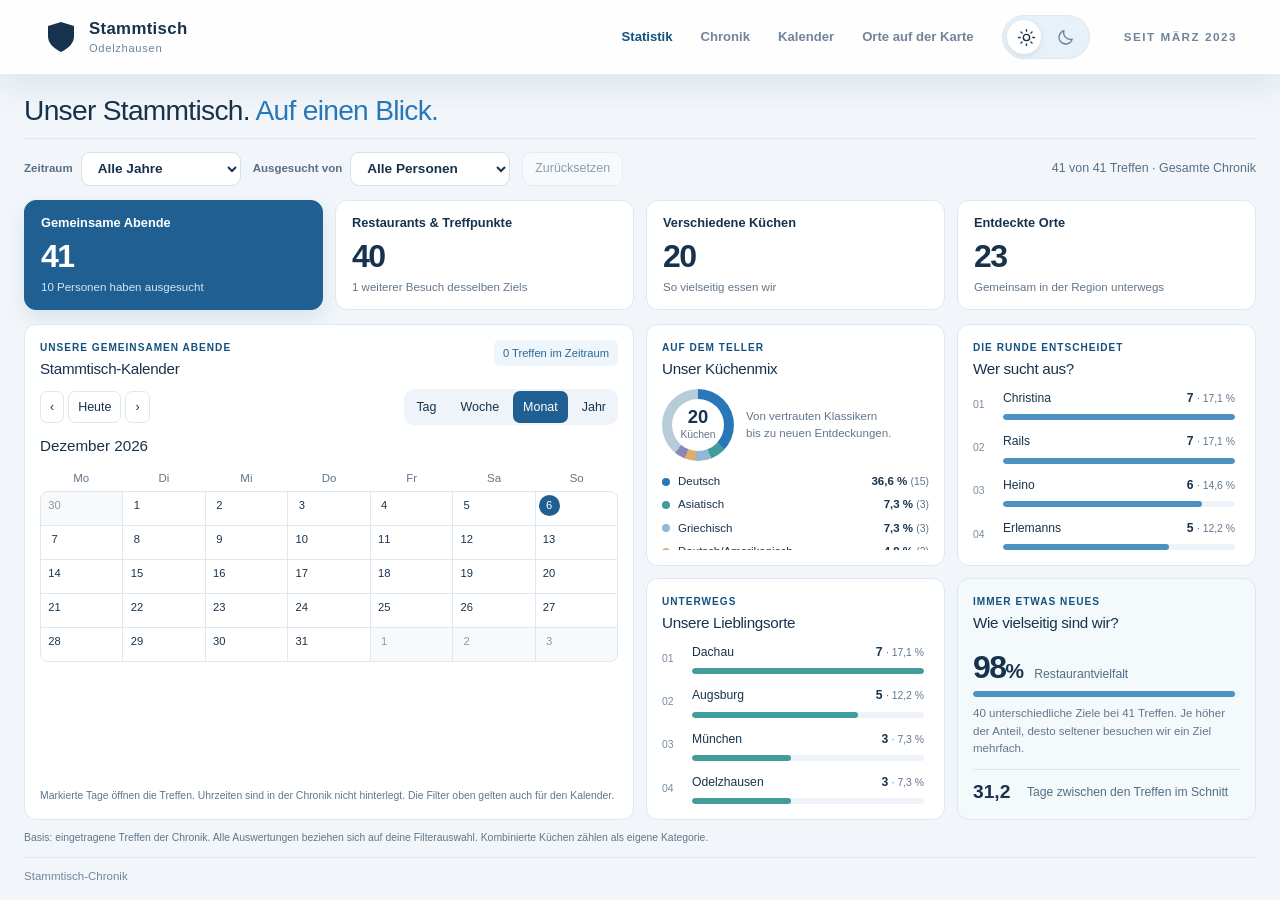
==== commit 149e9b17: "label_change, kalender_update" ====
--- a/index.html
+++ b/index.html
@@ -9,7 +9,7 @@
   <link rel="stylesheet" href="css/dashboard.css?v=4">
   <link rel="stylesheet" href="css/calendar.css?v=3">
   <link rel="stylesheet" href="css/dashboard-compact.css?v=2">
-  <script src="js/calendar.js?v=1" defer></script>
+  <script src="js/calendar.js?v=2" defer></script>
   <script src="js/dashboard.js?v=2" defer></script>
   <script src="js/navigation.js?v=1" defer></script>
   <link rel="stylesheet" href="css/theme.css?v=3">
@@ -57,6 +57,6 @@
     </div>
     <noscript><p class="empty-state">Bitte aktiviere JavaScript, um die Statistiken anzuzeigen.</p></noscript>
   </main>
-  <footer class="site-footer"><span>Stammtisch-Chronik</span><span>Mit Liebe gepflegt</span></footer>
+  <footer class="site-footer"><span>Stammtisch-Chronik</span></footer>
 </body>
 </html>
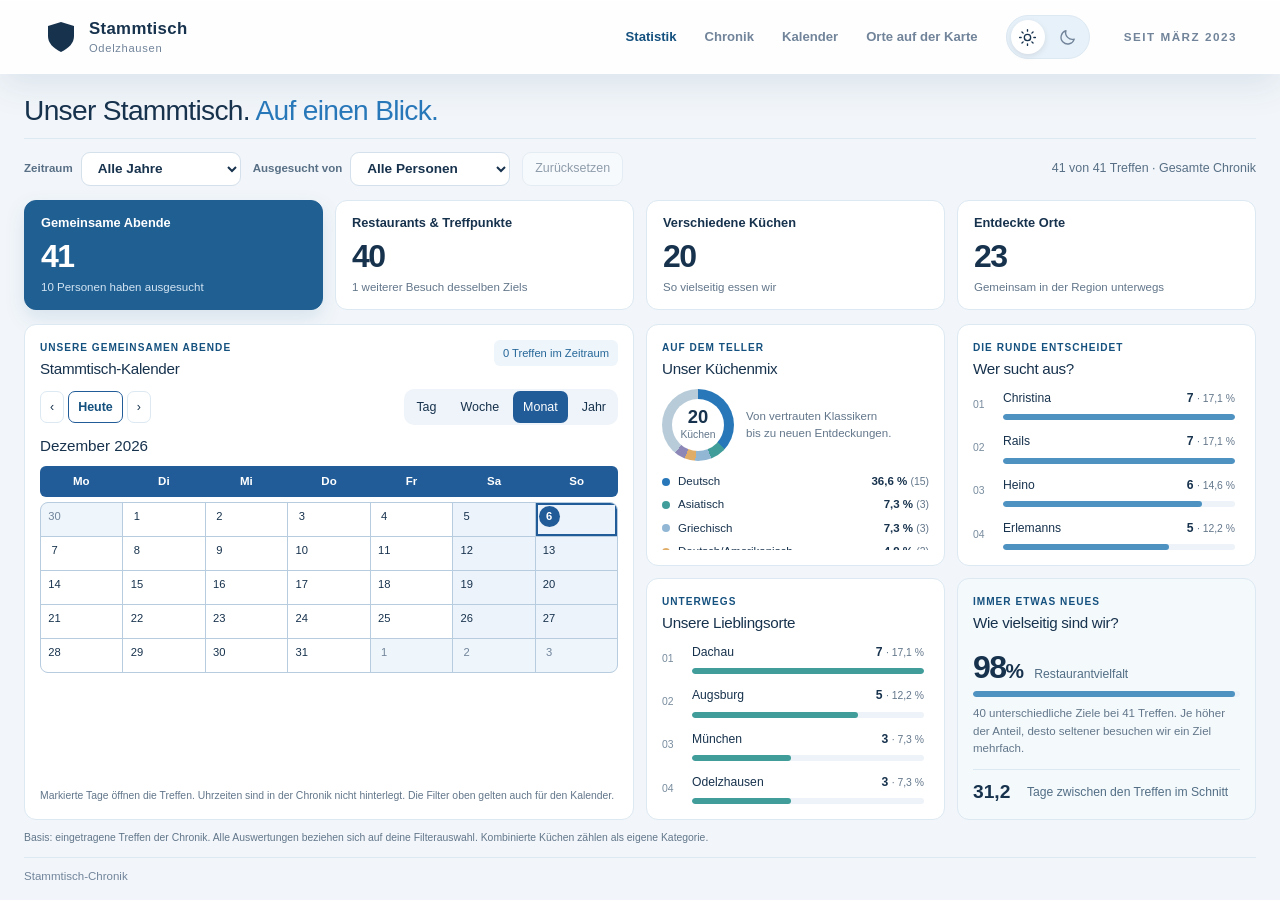
==== commit 276f15ac: "kalender_update_color, darkmode_toggle" ====
--- a/index.html
+++ b/index.html
@@ -9,10 +9,11 @@
   <link rel="stylesheet" href="css/dashboard.css?v=4">
   <link rel="stylesheet" href="css/calendar.css?v=3">
   <link rel="stylesheet" href="css/dashboard-compact.css?v=2">
-  <script src="js/calendar.js?v=2" defer></script>
+  <script src="js/calendar.js?v=3" defer></script>
   <script src="js/dashboard.js?v=2" defer></script>
   <script src="js/navigation.js?v=1" defer></script>
-  <link rel="stylesheet" href="css/theme.css?v=3">
+  <link rel="stylesheet" href="css/theme.css?v=4">
+  <link rel="stylesheet" href="css/calendar-colors.css?v=1">
 </head>
 <body class="dashboard-page statistics-page">
   <header class="site-header">
--- a/css/theme.css
+++ b/css/theme.css
@@ -72,9 +72,9 @@
 :root[data-theme="dark"] .map-layout .leaflet-control-zoom a { background: var(--surface); color: var(--ink); }
 
 
-.theme-toggle { position: relative; display: inline-flex; align-items: center; justify-content: space-around; flex-shrink: 0; width: 88px; height: 44px; padding: 4px; border: 1px solid var(--line); border-radius: 24px; background: var(--sage); color: var(--muted); cursor: pointer; }
+.theme-toggle { position: relative; display: inline-grid; grid-template-columns: repeat(2, 34px); gap: 6px; place-items: center; flex-shrink: 0; width: 84px; height: 44px; padding: 4px; border: 1px solid var(--line); border-radius: 24px; background: var(--sage); color: var(--muted); cursor: pointer; }
 .theme-toggle::before { content: ''; position: absolute; left: 4px; top: 4px; width: 34px; height: 34px; border-radius: 50%; background: var(--surface); box-shadow: 0 2px 6px #00000018; transition: transform 160ms ease; }
-.theme-toggle[aria-checked="true"]::before { transform: translateX(44px); }
+.theme-toggle[aria-checked="true"]::before { transform: translateX(40px); }
 .theme-toggle svg { position: relative; width: 19px; height: 19px; fill: none; stroke: currentColor; stroke-width: 1.7; stroke-linecap: round; stroke-linejoin: round; }
 .theme-toggle[aria-checked="false"] .theme-sun, .theme-toggle[aria-checked="true"] .theme-moon { color: var(--ink); }
 .theme-toggle:focus-visible { outline: 2px solid var(--coral); outline-offset: 4px; }
--- a/css/calendar-colors.css
+++ b/css/calendar-colors.css
@@ -0,0 +1,57 @@
+:root {
+  --cal-blue: #225c98;
+  --cal-blue-hover: #174775;
+  --cal-meeting: #d0eae6;
+  --cal-meeting-hover: #b9ded7;
+  --cal-teal: #08675e;
+  --cal-event-text: #123e3a;
+  --cal-muted-text: #38645e;
+  --cal-weekend: #edf3fa;
+  --cal-hover: #dce8f6;
+  --cal-border: #b8ccdf;
+  --cal-today: #225c98;
+  --cal-today-text: #fff;
+}
+:root[data-theme="dark"] {
+  --cal-blue: #286aa8;
+  --cal-blue-hover: #347fbe;
+  --cal-meeting: #174b49;
+  --cal-meeting-hover: #205e59;
+  --cal-teal: #74d9c5;
+  --cal-event-text: #e4fbf6;
+  --cal-muted-text: #b2ded4;
+  --cal-weekend: #223347;
+  --cal-hover: #304b68;
+  --cal-border: #425b75;
+  --cal-today: #a6d5ff;
+  --cal-today-text: #12304c;
+}
+:root .timeline-panel .calendar-weekdays {
+  background: var(--cal-blue); color: #fff; border-radius: 6px;
+  padding-block: 7px; margin-bottom: 5px; font-weight: 600;
+}
+:root .timeline-panel .calendar-days { border-color: var(--cal-border); background: var(--cal-border); }
+:root .timeline-panel .calendar-mini .calendar-days { background: transparent; }
+:root .timeline-panel .calendar-day:nth-child(7n),
+:root .timeline-panel .calendar-day:nth-child(7n - 1) { background: var(--cal-weekend); }
+:root .timeline-panel .calendar-day.outside-month { background: var(--paper); color: var(--muted); }
+:root .timeline-panel .calendar-day:hover { background: var(--cal-hover); }
+:root .timeline-panel .calendar-day.has-meeting {
+  background: var(--cal-meeting); color: var(--cal-event-text);
+  box-shadow: inset 0 3px 0 var(--cal-teal);
+}
+:root .timeline-panel .calendar-day.has-meeting:hover { background: var(--cal-meeting-hover); }
+:root .timeline-panel .calendar-day.is-today { outline: 2px solid var(--cal-today); outline-offset: -2px; }
+:root .timeline-panel .calendar-day.is-today .calendar-day-number { background: var(--cal-today); color: var(--cal-today-text); font-weight: 700; }
+:root .timeline-panel .calendar-event-preview { color: var(--cal-event-text); border-color: var(--cal-teal); }
+:root .timeline-panel .calendar-mobile-count { color: var(--cal-event-text); font-weight: 600; }
+:root .timeline-panel .calendar-dot { background: var(--cal-teal); }
+:root .timeline-panel .calendar-mini .calendar-day.has-meeting { box-shadow: none; }
+:root .timeline-panel .calendar-event { background: var(--cal-meeting); color: var(--cal-event-text); border-color: var(--cal-teal); }
+:root .timeline-panel .calendar-event-time { color: var(--cal-muted-text); }
+:root .timeline-panel .calendar-week-date { background: var(--cal-blue); color: white; }
+:root .timeline-panel .calendar-week-date:hover { background: var(--cal-blue-hover); }
+:root .timeline-panel .calendar-views button[aria-pressed="true"] { background: var(--cal-blue); color: white; }
+:root .timeline-panel .calendar-views button[aria-pressed="true"]:hover { background: var(--cal-blue-hover); }
+:root .timeline-panel #calendar-today { border-color: var(--cal-blue); color: var(--coral-dark); font-weight: 600; }
+:root .timeline-panel .calendar-day:focus-visible { outline: 3px solid var(--cal-today); outline-offset: -3px; }
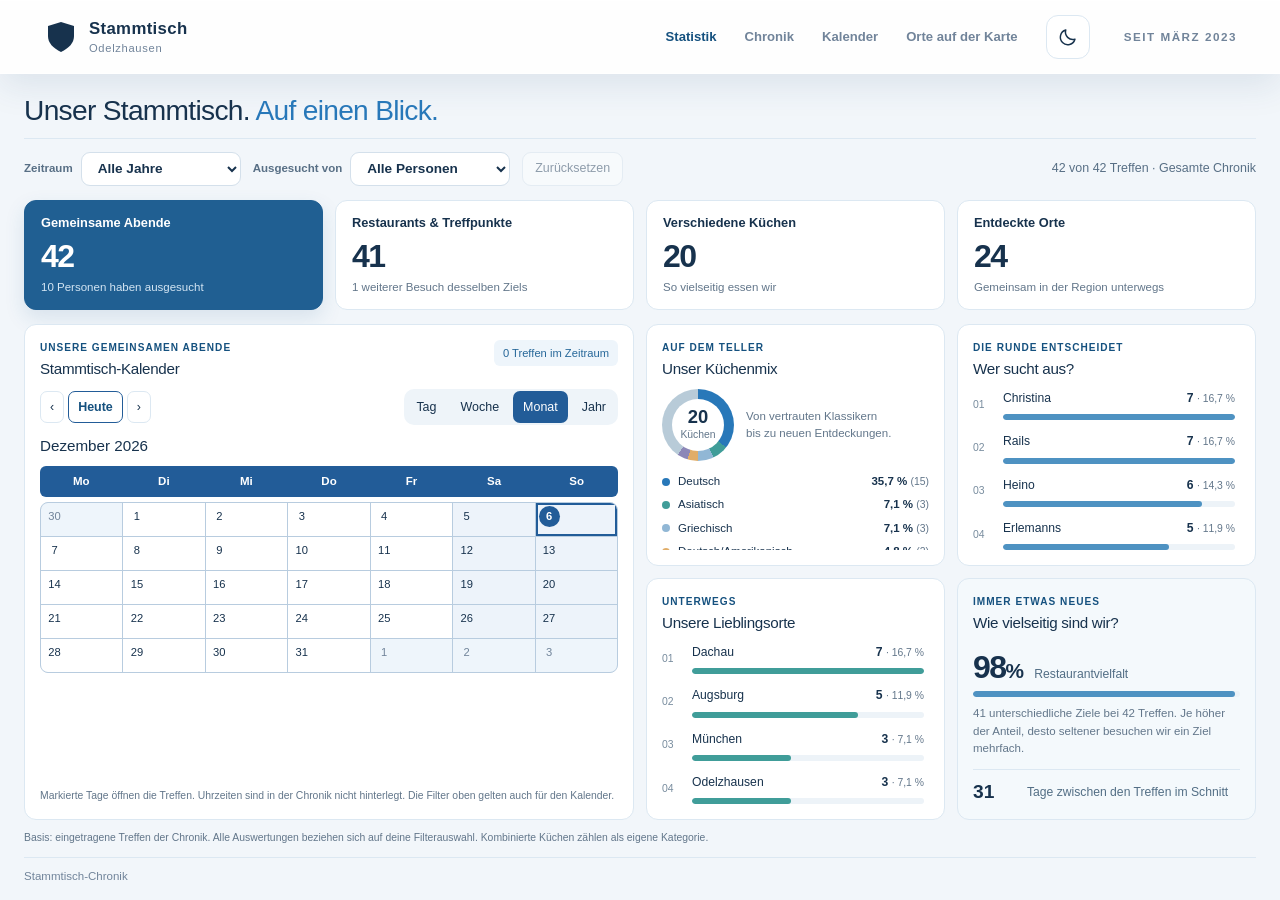
==== commit 18411422: "darkmode_toggle" ====
--- a/index.html
+++ b/index.html
@@ -2,17 +2,17 @@
 <html lang="de">
 <head>
   <meta charset="utf-8">
-  <script src="js/theme.js?v=2"></script>
+  <script src="js/theme.js?v=3"></script>
   <meta name="viewport" content="width=device-width, initial-scale=1">
   <title>Stammtisch Odelzhausen | Dashboard</title>
-  <link rel="stylesheet" href="css/style.css?v=23">
+  <link rel="stylesheet" href="css/style.css?v=24">
   <link rel="stylesheet" href="css/dashboard.css?v=4">
   <link rel="stylesheet" href="css/calendar.css?v=3">
   <link rel="stylesheet" href="css/dashboard-compact.css?v=2">
   <script src="js/calendar.js?v=3" defer></script>
   <script src="js/dashboard.js?v=2" defer></script>
   <script src="js/navigation.js?v=1" defer></script>
-  <link rel="stylesheet" href="css/theme.css?v=4">
+  <link rel="stylesheet" href="css/theme.css?v=5">
   <link rel="stylesheet" href="css/calendar-colors.css?v=1">
 </head>
 <body class="dashboard-page statistics-page">
@@ -24,7 +24,7 @@
       <a href="chronik.html">Chronik</a>
       <a href="kalender.html">Kalender</a>
       <a href="orte.html#orte">Orte auf der Karte</a>
-      <button id="theme-toggle" class="theme-toggle" type="button" role="switch" aria-label="Dunkles Design" aria-checked="false"><svg class="theme-sun" viewBox="0 0 24 24" aria-hidden="true"><circle cx="12" cy="12" r="4"/><path d="M12 2v2m0 16v2M2 12h2m16 0h2M5 5l1.5 1.5m11 11L19 19M5 19l1.5-1.5m11-11L19 5"/></svg><svg class="theme-moon" viewBox="0 0 24 24" aria-hidden="true"><path d="M20.5 14A8.5 8.5 0 0 1 10 3.5 8.5 8.5 0 1 0 20.5 14Z"/></svg></button>
+      <button id="theme-toggle" class="theme-toggle" type="button" aria-label="Design wechseln"><svg class="theme-sun" viewBox="0 0 24 24" aria-hidden="true"><circle cx="12" cy="12" r="4"/><path d="M12 2v2m0 16v2M2 12h2m16 0h2M5 5l1.5 1.5m11 11L19 19M5 19l1.5-1.5m11-11L19 5"/></svg><svg class="theme-moon" viewBox="0 0 24 24" aria-hidden="true"><path d="M20.5 14A8.5 8.5 0 0 1 10 3.5 8.5 8.5 0 1 0 20.5 14Z"/></svg></button>
     </nav>
     <span class="header-note">Seit M&auml;rz 2023</span>
   </header>
--- a/css/style.css
+++ b/css/style.css
@@ -105,7 +105,7 @@
 .map-result { display: grid; grid-template-columns: 18px 1fr; gap: 12px; padding: 15px 0; border-bottom: 1px solid var(--line); cursor: pointer; }
 .map-result:hover, .map-result:focus-visible { background: var(--sage); outline: 0; }
 .map-result:last-child { border-bottom: 0; }
-.map-result-pin { width: 12px; height: 12px; margin-top: 5px; border: 3px solid #d8eafa; border-radius: 50%; background: var(--coral); box-shadow: 0 0 0 1px var(--coral); }
+.map-result-pin { justify-self: center; width: 12px; height: 12px; margin-top: 5px; border: 3px solid #d8eafa; border-radius: 50%; background: var(--coral); box-shadow: 0 0 0 1px var(--coral); }
 .map-result h2 { margin: 0 0 2px; font-family: Arial, sans-serif; font-size: 0.98rem; font-weight: 400; letter-spacing: 0; }
 .map-result p { margin: 0 0 5px; color: var(--muted); font-size: 0.78rem; }
 .map-result span:not(.map-result-pin) { color: var(--coral-dark); font-size: 0.7rem; font-weight: 700; letter-spacing: 0.08em; text-transform: uppercase; }
@@ -113,6 +113,7 @@
 .map-result-link:hover { text-decoration: underline; }
 .map-sidebar-link { display: flex; justify-content: space-between; margin-top: auto; padding-top: 16px; color: var(--coral-dark); font-size: 0.82rem; font-weight: 700; text-decoration: none; }
 .map-sidebar-link span { font-size: 1.1rem; }
+.map-sidebar-link .map-sidebar-link-label, .map-sidebar-link [data-meeting-total] { font-size: inherit; }
 .leaflet-marker-icon.stammtisch-marker { border: 0; }
 .stammtisch-marker span { display: block; width: 16px; height: 16px; border: 4px solid rgba(255, 255, 255, 0.9); border-radius: 50%; background: var(--coral); box-shadow: 0 2px 8px rgba(106, 62, 102, 0.28); }
 .sr-only { position: absolute; width: 1px; height: 1px; padding: 0; margin: -1px; overflow: hidden; clip: rect(0, 0, 0, 0); white-space: nowrap; border: 0; }
--- a/css/theme.css
+++ b/css/theme.css
@@ -72,11 +72,11 @@
 :root[data-theme="dark"] .map-layout .leaflet-control-zoom a { background: var(--surface); color: var(--ink); }
 
 
-.theme-toggle { position: relative; display: inline-grid; grid-template-columns: repeat(2, 34px); gap: 6px; place-items: center; flex-shrink: 0; width: 84px; height: 44px; padding: 4px; border: 1px solid var(--line); border-radius: 24px; background: var(--sage); color: var(--muted); cursor: pointer; }
-.theme-toggle::before { content: ''; position: absolute; left: 4px; top: 4px; width: 34px; height: 34px; border-radius: 50%; background: var(--surface); box-shadow: 0 2px 6px #00000018; transition: transform 160ms ease; }
-.theme-toggle[aria-checked="true"]::before { transform: translateX(40px); }
-.theme-toggle svg { position: relative; width: 19px; height: 19px; fill: none; stroke: currentColor; stroke-width: 1.7; stroke-linecap: round; stroke-linejoin: round; }
-.theme-toggle[aria-checked="false"] .theme-sun, .theme-toggle[aria-checked="true"] .theme-moon { color: var(--ink); }
+.theme-toggle { display: inline-grid; place-items: center; flex-shrink: 0; width: 44px; height: 44px; padding: 0; border: 1px solid var(--line); border-radius: 12px; background: var(--surface); color: var(--ink); cursor: pointer; }
+.theme-toggle:hover { background: var(--sage); border-color: var(--coral); }
+.theme-toggle svg { grid-area: 1 / 1; width: 21px; height: 21px; fill: none; stroke: currentColor; stroke-width: 1.7; stroke-linecap: round; stroke-linejoin: round; }
+.theme-toggle .theme-sun { display: none; }
+:root[data-theme="dark"] .theme-toggle .theme-sun { display: block; }
+:root[data-theme="dark"] .theme-toggle .theme-moon { display: none; }
 .theme-toggle:focus-visible { outline: 2px solid var(--coral); outline-offset: 4px; }
 @media (max-width: 700px) { .theme-toggle { margin: 8px 16px; } }
-@media (prefers-reduced-motion: reduce) { .theme-toggle::before { transition: none; } }
